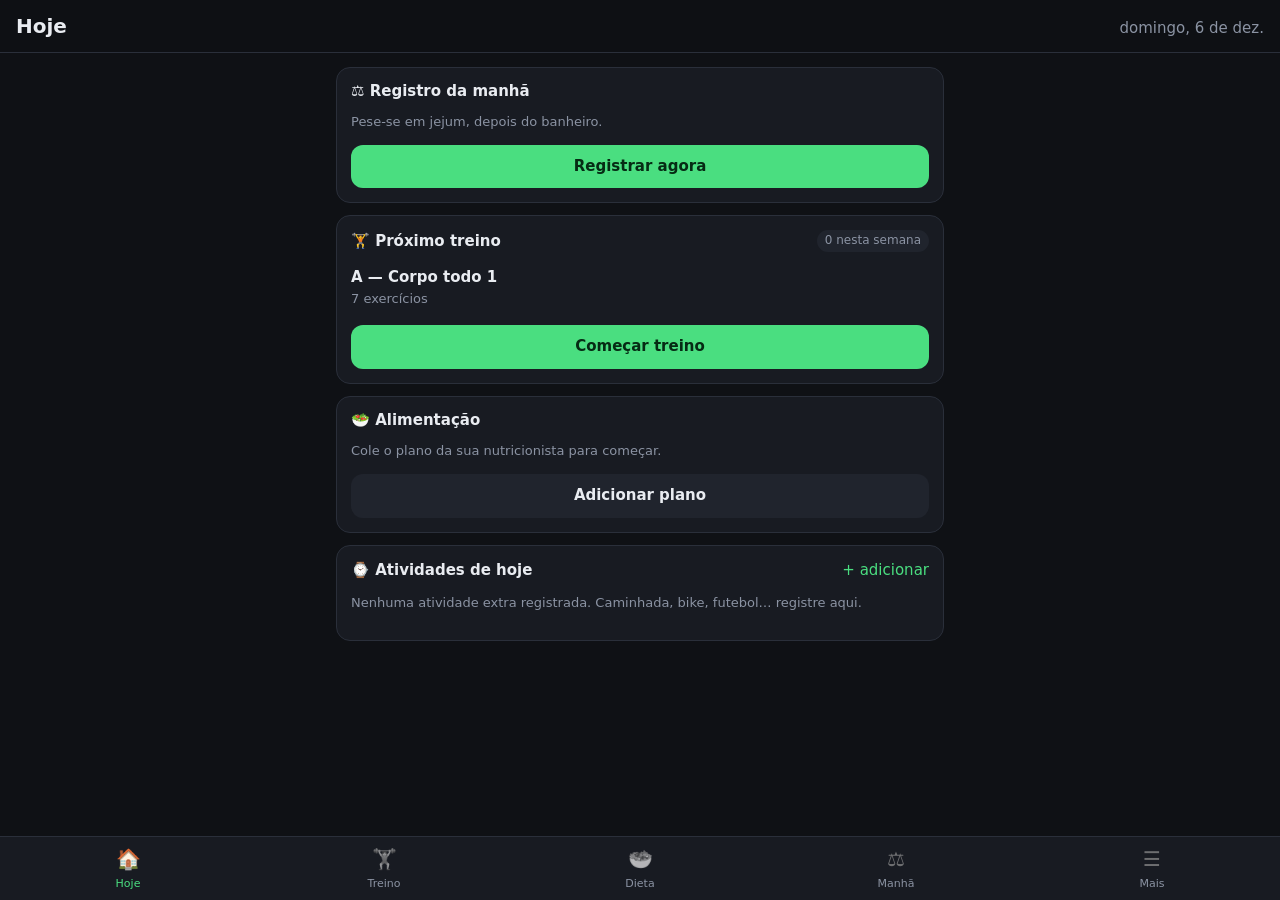
==== app-treino/index.html @ 2d088477 "Adiciona app Treino & Dieta (v1) em app-treino/ PWA para Android: plano de treino para emagrecimento" ====
<!doctype html>
<html lang="pt-BR">
<head>
  <meta charset="utf-8">
  <meta name="viewport" content="width=device-width, initial-scale=1, viewport-fit=cover">
  <meta name="theme-color" content="#0f1115">
  <title>Treino &amp; Dieta</title>
  <link rel="manifest" href="manifest.webmanifest">
  <link rel="icon" href="icon.svg" type="image/svg+xml">
  <link rel="apple-touch-icon" href="icon-192.png">
  <link rel="stylesheet" href="style.css">
</head>
<body>
  <header class="topbar">
    <h1 id="title">Hoje</h1>
    <span id="topdate" class="muted"></span>
  </header>

  <main id="view"></main>

  <div id="timer" class="timer hidden" role="status" aria-live="polite">
    <div class="timer-bar"><div id="timer-fill"></div></div>
    <div class="timer-row">
      <button class="btn small ghost" data-act="timer-add" data-v="-15">−15s</button>
      <div class="timer-main">
        <div class="muted small">Descanso</div>
        <div id="timer-text">00:00</div>
      </div>
      <button class="btn small ghost" data-act="timer-add" data-v="15">+15s</button>
      <button class="btn small" data-act="timer-skip">Pular</button>
    </div>
  </div>

  <nav class="tabs">
    <button data-tab="hoje"><span>🏠</span>Hoje</button>
    <button data-tab="treino"><span>🏋️</span>Treino</button>
    <button data-tab="dieta"><span>🥗</span>Dieta</button>
    <button data-tab="manha"><span>⚖️</span>Manhã</button>
    <button data-tab="mais"><span>☰</span>Mais</button>
  </nav>

  <dialog id="modal"><form method="dialog" id="modal-body"></form></dialog>

  <script src="app.js"></script>
</body>
</html>
---- app-treino/style.css ----
:root {
  --bg: #0f1115;
  --card: #181b22;
  --card2: #20242d;
  --line: #2a2f3a;
  --text: #e9ecf1;
  --muted: #8b93a3;
  --accent: #4ade80;
  --accent-ink: #062b14;
  --warn: #fbbf24;
  --danger: #f87171;
  --radius: 14px;
  --tabs-h: 64px;
}
* { box-sizing: border-box; }
html, body { margin: 0; background: var(--bg); color: var(--text); }
body {
  font: 15px/1.45 system-ui, -apple-system, "Segoe UI", Roboto, sans-serif;
  padding-bottom: calc(var(--tabs-h) + env(safe-area-inset-bottom) + 16px);
  -webkit-tap-highlight-color: transparent;
}
body.timer-on { padding-bottom: calc(var(--tabs-h) + 96px + env(safe-area-inset-bottom)); }
h1, h2, h3 { margin: 0; line-height: 1.2; }
h2 { font-size: 18px; margin: 4px 0 10px; }
h3 { font-size: 15px; }
.muted { color: var(--muted); }
.small { font-size: 13px; }
.hidden { display: none !important; }

.topbar {
  position: sticky; top: 0; z-index: 5;
  display: flex; align-items: baseline; justify-content: space-between; gap: 8px;
  padding: calc(14px + env(safe-area-inset-top)) 16px 12px;
  background: color-mix(in srgb, var(--bg) 92%, transparent);
  backdrop-filter: blur(8px);
  border-bottom: 1px solid var(--line);
}
.topbar h1 { font-size: 20px; }

main { padding: 14px 16px; max-width: 640px; margin: 0 auto; }

.card {
  background: var(--card); border: 1px solid var(--line);
  border-radius: var(--radius); padding: 14px; margin-bottom: 12px;
}
.card.accent { border-color: color-mix(in srgb, var(--accent) 45%, var(--line)); }
.row { display: flex; align-items: center; gap: 10px; }
.row.between { justify-content: space-between; }
.row.wrap { flex-wrap: wrap; }
.stack > * + * { margin-top: 8px; }
.grid2 { display: grid; grid-template-columns: 1fr 1fr; gap: 10px; }
.stat { background: var(--card2); border-radius: 12px; padding: 10px 12px; }
.stat b { display: block; font-size: 20px; }

.btn {
  appearance: none; border: 0; border-radius: 12px; cursor: pointer;
  background: var(--accent); color: var(--accent-ink);
  font: inherit; font-weight: 600; padding: 11px 16px;
}
.btn.block { width: 100%; }
.btn.small { padding: 7px 11px; font-size: 13px; border-radius: 10px; }
.btn.ghost { background: var(--card2); color: var(--text); }
.btn.danger { background: transparent; color: var(--danger); border: 1px solid color-mix(in srgb, var(--danger) 40%, transparent); }
.btn:active { transform: scale(.98); }
.link { background: none; border: 0; color: var(--accent); font: inherit; cursor: pointer; padding: 0; }

input, select, textarea {
  width: 100%; font: inherit; color: var(--text);
  background: var(--card2); border: 1px solid var(--line); border-radius: 10px;
  padding: 10px 12px;
}
textarea { min-height: 120px; resize: vertical; }
input:focus, select:focus, textarea:focus { outline: 2px solid color-mix(in srgb, var(--accent) 60%, transparent); outline-offset: 0; }
label { display: block; font-size: 13px; color: var(--muted); margin-bottom: 4px; }
.field { margin-bottom: 10px; }

.list { list-style: none; margin: 0; padding: 0; }
.list li { padding: 10px 0; border-top: 1px solid var(--line); }
.list li:first-child { border-top: 0; }

.pill {
  display: inline-block; font-size: 12px; padding: 2px 8px; border-radius: 99px;
  background: var(--card2); color: var(--muted);
}
.pill.ok { background: color-mix(in srgb, var(--accent) 18%, transparent); color: var(--accent); }

/* Treino em andamento */
.ex { padding: 12px; }
.ex-head { display: flex; justify-content: space-between; gap: 8px; align-items: flex-start; margin-bottom: 8px; }
.sets { display: grid; grid-template-columns: 28px 1fr 1fr 48px; gap: 6px; align-items: center; }
.sets .hdr { font-size: 12px; color: var(--muted); text-align: center; }
.sets .n { color: var(--muted); text-align: center; font-weight: 600; }
.sets input { text-align: center; padding: 9px 4px; }
.check {
  height: 40px; border-radius: 10px; border: 1px solid var(--line);
  background: var(--card2); color: var(--muted); font-size: 18px; cursor: pointer;
}
.check.done { background: var(--accent); color: var(--accent-ink); border-color: var(--accent); }
.set-row.done input { opacity: .65; }

/* Dieta */
.meal-item { display: flex; gap: 10px; align-items: flex-start; }
.meal-item input[type=checkbox] { width: 22px; height: 22px; margin-top: 2px; accent-color: var(--accent); flex: none; }
.meal-items { margin: 4px 0 0; padding-left: 18px; color: var(--muted); font-size: 14px; }

/* Gráfico */
.chart { width: 100%; height: 160px; display: block; }
.chart .axis { stroke: var(--line); stroke-width: 1; }
.chart .line { fill: none; stroke: var(--accent); stroke-width: 2.5; stroke-linejoin: round; stroke-linecap: round; }
.chart .dot { fill: var(--accent); }
.chart text { fill: var(--muted); font-size: 11px; }

/* Timer */
.timer {
  position: fixed; left: 0; right: 0; z-index: 9;
  bottom: calc(var(--tabs-h) + env(safe-area-inset-bottom));
  background: var(--card2); border-top: 1px solid var(--line);
  padding: 8px 16px 10px;
}
.timer-bar { height: 4px; background: var(--line); border-radius: 4px; overflow: hidden; margin-bottom: 8px; }
#timer-fill { height: 100%; width: 100%; background: var(--accent); transition: width .25s linear; }
.timer-row { display: flex; align-items: center; gap: 8px; max-width: 640px; margin: 0 auto; }
.timer-main { flex: 1; text-align: center; }
#timer-text { font-size: 28px; font-weight: 700; font-variant-numeric: tabular-nums; }
.timer.over #timer-fill { background: var(--warn); }
.timer.over #timer-text { color: var(--warn); }

/* Abas */
.tabs {
  position: fixed; left: 0; right: 0; bottom: 0; z-index: 10;
  display: grid; grid-template-columns: repeat(5, 1fr);
  height: calc(var(--tabs-h) + env(safe-area-inset-bottom));
  padding-bottom: env(safe-area-inset-bottom);
  background: var(--card); border-top: 1px solid var(--line);
}
.tabs button {
  background: none; border: 0; color: var(--muted); font: inherit; font-size: 11px;
  display: flex; flex-direction: column; align-items: center; justify-content: center; gap: 2px; cursor: pointer;
}
.tabs button span { font-size: 20px; filter: grayscale(1); opacity: .7; }
.tabs button.active { color: var(--accent); }
.tabs button.active span { filter: none; opacity: 1; }

/* Modal */
dialog {
  border: 1px solid var(--line); border-radius: 18px; padding: 0;
  background: var(--card); color: var(--text);
  width: min(560px, calc(100vw - 24px)); max-height: 88vh;
}
dialog::backdrop { background: rgba(0,0,0,.6); }
#modal-body { padding: 16px; overflow: auto; max-height: 88vh; }
.modal-actions { display: flex; gap: 8px; justify-content: flex-end; margin-top: 14px; }

.edit-ex { display: grid; grid-template-columns: 1fr 1fr 1fr; gap: 6px; margin-top: 6px; }
.empty { text-align: center; padding: 24px 12px; color: var(--muted); }
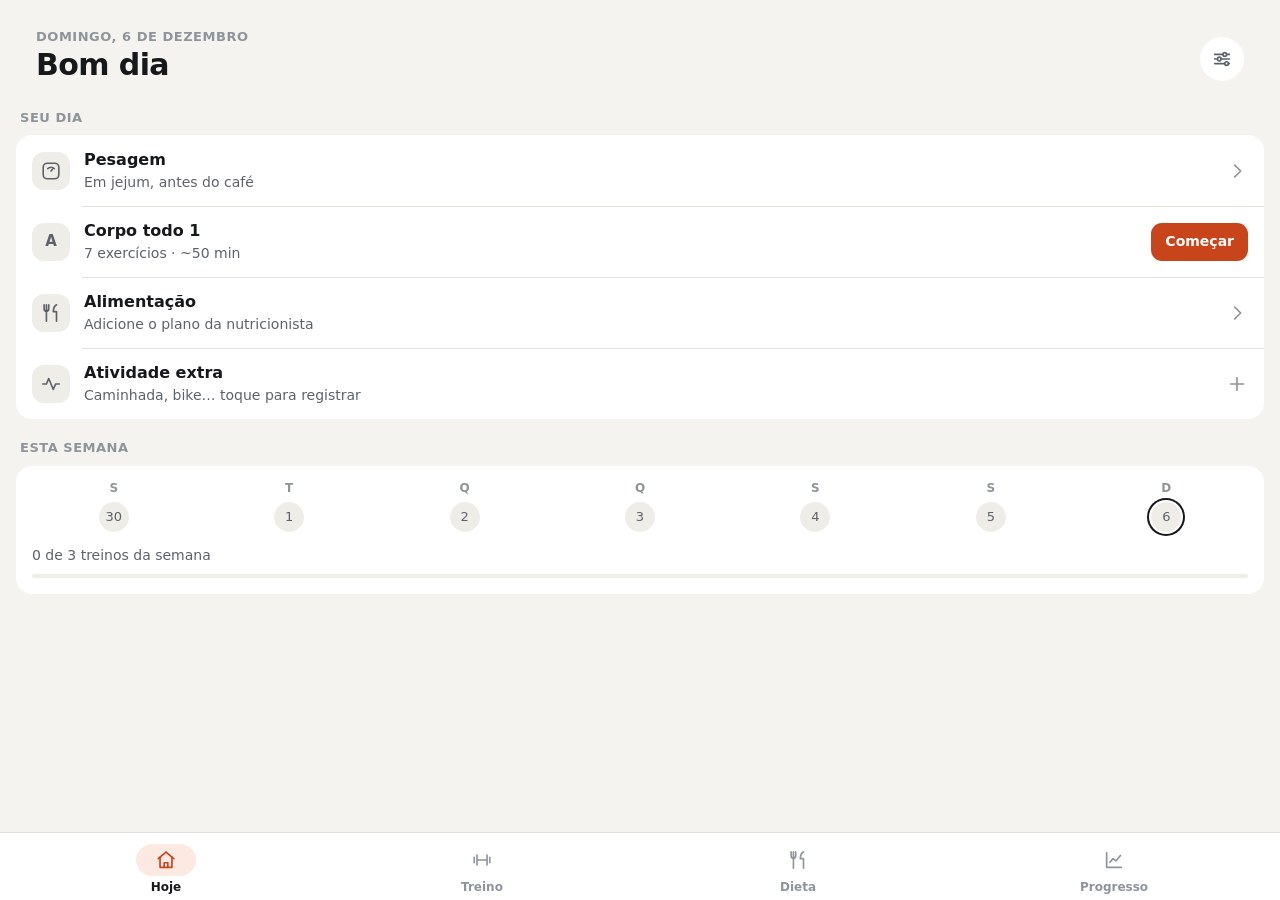
==== commit 2dc4cf66: "Redesenha o app Treino & Dieta para celular Visual novo baseado em apps de referência (Strong, Hevy)" ====
--- a/app-treino/index.html
+++ b/app-treino/index.html
@@ -3,7 +3,8 @@
 <head>
   <meta charset="utf-8">
   <meta name="viewport" content="width=device-width, initial-scale=1, viewport-fit=cover">
-  <meta name="theme-color" content="#0f1115">
+  <meta name="theme-color" content="#f4f3ef" media="(prefers-color-scheme: light)">
+  <meta name="theme-color" content="#0e0f10" media="(prefers-color-scheme: dark)">
   <title>Treino &amp; Dieta</title>
   <link rel="manifest" href="manifest.webmanifest">
   <link rel="icon" href="icon.svg" type="image/svg+xml">
@@ -11,35 +12,24 @@
   <link rel="stylesheet" href="style.css">
 </head>
 <body>
-  <header class="topbar">
-    <h1 id="title">Hoje</h1>
-    <span id="topdate" class="muted"></span>
-  </header>
-
   <main id="view"></main>
 
   <div id="timer" class="timer hidden" role="status" aria-live="polite">
-    <div class="timer-bar"><div id="timer-fill"></div></div>
-    <div class="timer-row">
-      <button class="btn small ghost" data-act="timer-add" data-v="-15">−15s</button>
+    <div class="timer-top">
       <div class="timer-main">
-        <div class="muted small">Descanso</div>
-        <div id="timer-text">00:00</div>
+        <div class="timer-label">Descanso</div>
+        <div id="timer-text" class="timer-text">0:00</div>
       </div>
-      <button class="btn small ghost" data-act="timer-add" data-v="15">+15s</button>
-      <button class="btn small" data-act="timer-skip">Pular</button>
+      <button class="tbtn" data-act="timer-add" data-v="-15">−15</button>
+      <button class="tbtn" data-act="timer-add" data-v="15">+15</button>
+      <button class="tbtn go" data-act="timer-skip">Pular</button>
     </div>
+    <div class="timer-track"><div id="timer-fill" class="timer-fill"></div></div>
   </div>
 
-  <nav class="tabs">
-    <button data-tab="hoje"><span>🏠</span>Hoje</button>
-    <button data-tab="treino"><span>🏋️</span>Treino</button>
-    <button data-tab="dieta"><span>🥗</span>Dieta</button>
-    <button data-tab="manha"><span>⚖️</span>Manhã</button>
-    <button data-tab="mais"><span>☰</span>Mais</button>
-  </nav>
+  <nav class="tabs" id="tabs"></nav>
 
-  <dialog id="modal"><form method="dialog" id="modal-body"></form></dialog>
+  <dialog id="sheet" class="sheet"><form method="dialog" id="sheet-body" class="sheet-body"></form></dialog>
 
   <script src="app.js"></script>
 </body>
--- a/app-treino/style.css
+++ b/app-treino/style.css
@@ -1,155 +1,294 @@
+/* ============================================================
+   Treino & Dieta — visual
+   Papel claro, tinta escura, uma única cor de ação.
+   Modo escuro segue o sistema do celular.
+   ============================================================ */
 :root {
-  --bg: #0f1115;
-  --card: #181b22;
-  --card2: #20242d;
-  --line: #2a2f3a;
-  --text: #e9ecf1;
-  --muted: #8b93a3;
-  --accent: #4ade80;
-  --accent-ink: #062b14;
-  --warn: #fbbf24;
-  --danger: #f87171;
-  --radius: 14px;
-  --tabs-h: 64px;
-}
+  --bg: #f4f3ef;
+  --surface: #ffffff;
+  --surface-2: #efede8;
+  --ink: #16181b;
+  --ink-2: #5d626a;
+  --ink-3: #8f949b;
+  --hair: #e3e1db;
+  --accent: #c8441a;
+  --accent-ink: #ffffff;
+  --accent-soft: #fbe9e2;
+  --ok: #2f7d4f;
+  --ok-soft: #e3f1e8;
+  --danger: #b3261e;
+  --scrim: rgba(20, 20, 18, .42);
+  --r: 16px;
+  --tabbar: 68px;
+  --font: system-ui, Roboto, "Segoe UI", sans-serif;
+  color-scheme: light;
+}
+@media (prefers-color-scheme: dark) {
+  :root {
+    --bg: #0e0f10;
+    --surface: #18191b;
+    --surface-2: #222326;
+    --ink: #f1f0ec;
+    --ink-2: #a7abb1;
+    --ink-3: #74787e;
+    --hair: #2a2c2f;
+    --accent: #ee6233;
+    --accent-ink: #1a0b05;
+    --accent-soft: #3a1d13;
+    --ok: #5cbf83;
+    --ok-soft: #173023;
+    --danger: #f2877f;
+    --scrim: rgba(0, 0, 0, .6);
+    color-scheme: dark;
+  }
+}
+
 * { box-sizing: border-box; }
-html, body { margin: 0; background: var(--bg); color: var(--text); }
+html, body { margin: 0; background: var(--bg); color: var(--ink); }
 body {
-  font: 15px/1.45 system-ui, -apple-system, "Segoe UI", Roboto, sans-serif;
-  padding-bottom: calc(var(--tabs-h) + env(safe-area-inset-bottom) + 16px);
+  font: 400 16px/1.4 var(--font);
+  padding-bottom: calc(var(--tabbar) + env(safe-area-inset-bottom) + 24px);
   -webkit-tap-highlight-color: transparent;
-}
-body.timer-on { padding-bottom: calc(var(--tabs-h) + 96px + env(safe-area-inset-bottom)); }
-h1, h2, h3 { margin: 0; line-height: 1.2; }
-h2 { font-size: 18px; margin: 4px 0 10px; }
-h3 { font-size: 15px; }
-.muted { color: var(--muted); }
-.small { font-size: 13px; }
+  -webkit-font-smoothing: antialiased;
+  overscroll-behavior-y: none;
+}
+body.timer-on { padding-bottom: calc(var(--tabbar) + 132px + env(safe-area-inset-bottom)); }
+button { font: inherit; color: inherit; }
+h1, h2, h3, p { margin: 0; }
+.num { font-variant-numeric: tabular-nums; }
 .hidden { display: none !important; }
-
-.topbar {
-  position: sticky; top: 0; z-index: 5;
-  display: flex; align-items: baseline; justify-content: space-between; gap: 8px;
-  padding: calc(14px + env(safe-area-inset-top)) 16px 12px;
-  background: color-mix(in srgb, var(--bg) 92%, transparent);
-  backdrop-filter: blur(8px);
-  border-bottom: 1px solid var(--line);
-}
-.topbar h1 { font-size: 20px; }
-
-main { padding: 14px 16px; max-width: 640px; margin: 0 auto; }
-
-.card {
-  background: var(--card); border: 1px solid var(--line);
-  border-radius: var(--radius); padding: 14px; margin-bottom: 12px;
-}
-.card.accent { border-color: color-mix(in srgb, var(--accent) 45%, var(--line)); }
-.row { display: flex; align-items: center; gap: 10px; }
-.row.between { justify-content: space-between; }
-.row.wrap { flex-wrap: wrap; }
-.stack > * + * { margin-top: 8px; }
-.grid2 { display: grid; grid-template-columns: 1fr 1fr; gap: 10px; }
-.stat { background: var(--card2); border-radius: 12px; padding: 10px 12px; }
-.stat b { display: block; font-size: 20px; }
-
+svg.i { width: 22px; height: 22px; flex: none; fill: none; stroke: currentColor; stroke-width: 1.8; stroke-linecap: round; stroke-linejoin: round; }
+
+/* ---------- Cabeçalho ---------- */
+.head {
+  display: flex; align-items: flex-end; justify-content: space-between; gap: 12px;
+  padding: calc(20px + env(safe-area-inset-top)) 20px 8px;
+}
+.head .kicker { font-size: 13px; font-weight: 600; letter-spacing: .04em; text-transform: uppercase; color: var(--ink-3); }
+.head h1 { font-size: 30px; font-weight: 700; letter-spacing: -.02em; line-height: 1.1; margin-top: 2px; }
+.icon-btn {
+  width: 44px; height: 44px; border-radius: 50%; border: 0; display: grid; place-items: center;
+  background: var(--surface); color: var(--ink-2); cursor: pointer;
+}
+.icon-btn:active { background: var(--surface-2); }
+
+main { padding: 8px 16px 0; }
+
+/* ---------- Seções ---------- */
+.section { margin-top: 20px; }
+.section-title {
+  display: flex; align-items: baseline; justify-content: space-between;
+  padding: 0 4px 8px; font-size: 13px; font-weight: 600; color: var(--ink-3);
+  letter-spacing: .04em; text-transform: uppercase;
+}
+.section-title button { text-transform: none; letter-spacing: 0; }
+.group { background: var(--surface); border-radius: var(--r); overflow: hidden; }
+.pad { padding: 16px; }
+
+/* Linha de lista: ícone · texto · final */
+.row {
+  display: flex; align-items: center; gap: 14px;
+  padding: 14px 16px; min-height: 64px; width: 100%;
+  background: none; border: 0; text-align: left; cursor: pointer;
+  position: relative;
+}
+.row + .row::before { content: ""; position: absolute; top: 0; left: 66px; right: 0; border-top: 1px solid var(--hair); }
+.row.plain + .row.plain::before { left: 16px; }
+.row:active { background: var(--surface-2); }
+.row .body { flex: 1; min-width: 0; }
+.row .t { font-weight: 600; font-size: 16px; }
+.row .s { color: var(--ink-2); font-size: 14px; margin-top: 1px; }
+.row .end { color: var(--ink-3); font-size: 14px; display: flex; align-items: center; gap: 6px; }
+.badge {
+  width: 38px; height: 38px; border-radius: 12px; flex: none;
+  display: grid; place-items: center; background: var(--surface-2); color: var(--ink-2);
+  font-weight: 700; font-size: 15px;
+}
+.badge.done { background: var(--ok-soft); color: var(--ok); }
+.badge.accent { background: var(--accent-soft); color: var(--accent); }
+
+.tag { font-size: 12px; font-weight: 600; padding: 3px 8px; border-radius: 99px; background: var(--surface-2); color: var(--ink-2); white-space: nowrap; }
+.tag.accent { background: var(--accent-soft); color: var(--accent); }
+.tag.ok { background: var(--ok-soft); color: var(--ok); }
+
+.bar { height: 4px; background: var(--surface-2); border-radius: 4px; overflow: hidden; margin-top: 8px; }
+.bar > i { display: block; height: 100%; background: var(--ok); border-radius: 4px; }
+
+/* ---------- Botões ---------- */
 .btn {
-  appearance: none; border: 0; border-radius: 12px; cursor: pointer;
+  appearance: none; border: 0; cursor: pointer; border-radius: 14px;
+  min-height: 52px; padding: 0 20px; font-weight: 600; font-size: 16px;
   background: var(--accent); color: var(--accent-ink);
-  font: inherit; font-weight: 600; padding: 11px 16px;
-}
+  display: inline-flex; align-items: center; justify-content: center; gap: 8px;
+}
+.btn:active { filter: brightness(.94); transform: scale(.99); }
 .btn.block { width: 100%; }
-.btn.small { padding: 7px 11px; font-size: 13px; border-radius: 10px; }
-.btn.ghost { background: var(--card2); color: var(--text); }
-.btn.danger { background: transparent; color: var(--danger); border: 1px solid color-mix(in srgb, var(--danger) 40%, transparent); }
-.btn:active { transform: scale(.98); }
-.link { background: none; border: 0; color: var(--accent); font: inherit; cursor: pointer; padding: 0; }
-
+.btn.sm { min-height: 38px; padding: 0 14px; font-size: 14px; border-radius: 11px; }
+.btn.soft { background: var(--surface-2); color: var(--ink); }
+.btn.line { background: transparent; color: var(--ink); box-shadow: inset 0 0 0 1px var(--hair); }
+.btn.danger { background: transparent; color: var(--danger); box-shadow: inset 0 0 0 1px var(--hair); }
+.btn:disabled { opacity: .35; }
+.text-btn { background: none; border: 0; padding: 6px 4px; color: var(--accent); font-weight: 600; font-size: 15px; cursor: pointer; }
+.stack-btns { display: grid; gap: 10px; margin-top: 16px; }
+
+/* ---------- Semana ---------- */
+.week { display: grid; grid-template-columns: repeat(7, 1fr); gap: 4px; padding: 14px 12px; text-align: center; }
+.week .d { font-size: 12px; color: var(--ink-3); font-weight: 600; }
+.week .dot { width: 30px; height: 30px; margin: 6px auto 0; border-radius: 50%; display: grid; place-items: center; font-size: 13px; color: var(--ink-2); background: var(--surface-2); }
+.week .dot.on { background: var(--accent); color: var(--accent-ink); }
+.week .dot.today { box-shadow: 0 0 0 2px var(--surface), 0 0 0 4px var(--ink); }
+
+/* ---------- Treino ativo ---------- */
+.session-head {
+  position: sticky; top: 0; z-index: 4;
+  margin: 0 -16px; padding: calc(12px + env(safe-area-inset-top)) 16px 12px;
+  background: var(--bg); display: flex; align-items: center; gap: 12px;
+  border-bottom: 1px solid var(--hair);
+}
+.session-head .body { flex: 1; min-width: 0; }
+.session-head .t { font-weight: 700; font-size: 18px; white-space: nowrap; overflow: hidden; text-overflow: ellipsis; }
+.session-head .s { color: var(--ink-2); font-size: 14px; }
+
+.ex { background: var(--surface); border-radius: var(--r); margin-top: 12px; padding: 16px 12px 8px; }
+.ex-top { display: flex; justify-content: space-between; align-items: flex-start; gap: 8px; padding: 0 4px 10px; }
+.ex-name { font-weight: 700; font-size: 17px; }
+.ex-meta { color: var(--ink-2); font-size: 14px; margin-top: 2px; }
+.ex-note { color: var(--ink-2); font-size: 13px; margin-top: 4px; }
+
+.sets { display: grid; grid-template-columns: 34px 1fr 64px 64px 48px; column-gap: 6px; align-items: center; }
+.sets .h { font-size: 11px; font-weight: 700; color: var(--ink-3); letter-spacing: .05em; text-transform: uppercase; text-align: center; padding-bottom: 4px; }
+.set { display: contents; }
+.set > * { margin: 3px 0; }
+.set .n { text-align: center; font-weight: 700; color: var(--ink-2); font-size: 15px; }
+.set .prev {
+  background: none; border: 0; color: var(--ink-3); font-size: 14px; text-align: center;
+  height: 44px; border-radius: 10px; cursor: pointer; white-space: nowrap; overflow: hidden; text-overflow: ellipsis;
+}
+.set .prev:active { background: var(--surface-2); }
+.set input {
+  width: 100%; height: 44px; border: 0; border-radius: 10px; text-align: center;
+  background: var(--surface-2); color: var(--ink); font: 600 17px var(--font); font-variant-numeric: tabular-nums;
+}
+.set input::placeholder { color: var(--ink-3); font-weight: 500; }
+.set input:focus { outline: 2px solid var(--accent); outline-offset: -2px; }
+.chk {
+  height: 44px; border-radius: 12px; border: 0; cursor: pointer;
+  background: var(--surface-2); color: var(--ink-3); display: grid; place-items: center;
+}
+.set.done .chk { background: var(--ok); color: var(--surface); }
+.set.done input { background: var(--ok-soft); color: var(--ok); }
+.set.done .n { color: var(--ok); }
+.add-set { width: 100%; margin-top: 4px; background: none; border: 0; color: var(--ink-2); font-weight: 600; font-size: 14px; padding: 12px; border-radius: 10px; cursor: pointer; }
+.add-set:active { background: var(--surface-2); }
+
+/* ---------- Timer ---------- */
+.timer {
+  position: fixed; left: 8px; right: 8px; z-index: 9;
+  bottom: calc(var(--tabbar) + env(safe-area-inset-bottom) + 8px);
+  background: var(--ink); color: var(--bg); border-radius: 20px;
+  padding: 14px 14px 12px; box-shadow: 0 8px 24px rgba(0,0,0,.18);
+}
+.timer-top { display: flex; align-items: center; gap: 10px; }
+.timer-label { font-size: 13px; opacity: .7; font-weight: 600; }
+.timer-text { font-size: 40px; font-weight: 700; line-height: 1; letter-spacing: -.02em; font-variant-numeric: tabular-nums; }
+.timer-main { flex: 1; }
+.timer .tbtn {
+  height: 48px; min-width: 56px; border-radius: 14px; border: 0; cursor: pointer;
+  background: color-mix(in srgb, var(--bg) 14%, transparent); color: var(--bg); font-weight: 600; font-size: 15px; padding: 0 12px;
+}
+.timer .tbtn.go { background: var(--accent); color: var(--accent-ink); }
+.timer-track { height: 4px; border-radius: 4px; background: color-mix(in srgb, var(--bg) 18%, transparent); margin-top: 12px; overflow: hidden; }
+.timer-fill { height: 100%; width: 100%; background: var(--accent); transition: width .25s linear; }
+.timer.over .timer-text { color: var(--accent); }
+
+/* ---------- Dieta ---------- */
+.day-switch { display: flex; align-items: center; justify-content: space-between; background: var(--surface); border-radius: var(--r); padding: 6px; }
+.day-switch .icon-btn { background: none; }
+.day-switch b { font-size: 16px; }
+.meal { display: flex; gap: 14px; padding: 16px; width: 100%; background: none; border: 0; text-align: left; cursor: pointer; position: relative; }
+.meal + .meal::before { content: ""; position: absolute; top: 0; left: 66px; right: 0; border-top: 1px solid var(--hair); }
+.meal .circle { width: 32px; height: 32px; border-radius: 50%; flex: none; display: grid; place-items: center; box-shadow: inset 0 0 0 2px var(--hair); color: transparent; margin-top: 1px; }
+.meal.done .circle { background: var(--ok); box-shadow: none; color: var(--surface); }
+.meal.done .t { color: var(--ink-2); }
+.meal .t { font-weight: 600; font-size: 16px; }
+.meal .time { color: var(--ink-3); font-weight: 500; font-size: 14px; margin-left: 6px; }
+.meal ul { margin: 6px 0 0; padding: 0; list-style: none; color: var(--ink-2); font-size: 14px; }
+.meal li { padding: 1px 0; }
+
+/* ---------- Progresso ---------- */
+.hero { padding: 18px 16px 6px; }
+.hero .label { color: var(--ink-2); font-size: 14px; font-weight: 600; }
+.hero .big { font-size: 40px; font-weight: 700; letter-spacing: -.02em; font-variant-numeric: tabular-nums; line-height: 1.1; margin-top: 2px; }
+.hero .big small { font-size: 18px; font-weight: 600; color: var(--ink-2); margin-left: 4px; }
+.hero .delta { font-size: 14px; color: var(--ink-2); margin-top: 2px; }
+.chart-wrap { position: relative; padding: 8px 8px 12px; touch-action: pan-y; }
+.chart { width: 100%; height: 180px; display: block; overflow: visible; }
+.chart .grid { stroke: var(--hair); stroke-width: 1; }
+.chart .line { fill: none; stroke: var(--accent); stroke-width: 2; stroke-linejoin: round; stroke-linecap: round; vector-effect: non-scaling-stroke; }
+.chart .area { fill: var(--accent); opacity: .08; }
+.chart .ax { fill: var(--ink-3); font-size: 11px; font-family: var(--font); }
+.chart .cross { stroke: var(--ink-3); stroke-width: 1; stroke-dasharray: 3 3; }
+.chart .pt { fill: var(--accent); stroke: var(--surface); stroke-width: 2; }
+.tip {
+  position: absolute; top: 0; transform: translateX(-50%); pointer-events: none;
+  background: var(--ink); color: var(--bg); border-radius: 8px; padding: 4px 8px;
+  font-size: 13px; font-weight: 600; white-space: nowrap; font-variant-numeric: tabular-nums;
+}
+.empty { padding: 28px 20px; text-align: center; color: var(--ink-2); font-size: 15px; }
+.empty .i { width: 28px; height: 28px; color: var(--ink-3); margin-bottom: 8px; }
+
+/* ---------- Formulários ---------- */
+.field { margin-bottom: 14px; }
+.field > label { display: block; font-size: 14px; font-weight: 600; color: var(--ink-2); margin-bottom: 6px; }
 input, select, textarea {
-  width: 100%; font: inherit; color: var(--text);
-  background: var(--card2); border: 1px solid var(--line); border-radius: 10px;
-  padding: 10px 12px;
-}
-textarea { min-height: 120px; resize: vertical; }
-input:focus, select:focus, textarea:focus { outline: 2px solid color-mix(in srgb, var(--accent) 60%, transparent); outline-offset: 0; }
-label { display: block; font-size: 13px; color: var(--muted); margin-bottom: 4px; }
-.field { margin-bottom: 10px; }
-
-.list { list-style: none; margin: 0; padding: 0; }
-.list li { padding: 10px 0; border-top: 1px solid var(--line); }
-.list li:first-child { border-top: 0; }
-
-.pill {
-  display: inline-block; font-size: 12px; padding: 2px 8px; border-radius: 99px;
-  background: var(--card2); color: var(--muted);
-}
-.pill.ok { background: color-mix(in srgb, var(--accent) 18%, transparent); color: var(--accent); }
-
-/* Treino em andamento */
-.ex { padding: 12px; }
-.ex-head { display: flex; justify-content: space-between; gap: 8px; align-items: flex-start; margin-bottom: 8px; }
-.sets { display: grid; grid-template-columns: 28px 1fr 1fr 48px; gap: 6px; align-items: center; }
-.sets .hdr { font-size: 12px; color: var(--muted); text-align: center; }
-.sets .n { color: var(--muted); text-align: center; font-weight: 600; }
-.sets input { text-align: center; padding: 9px 4px; }
-.check {
-  height: 40px; border-radius: 10px; border: 1px solid var(--line);
-  background: var(--card2); color: var(--muted); font-size: 18px; cursor: pointer;
-}
-.check.done { background: var(--accent); color: var(--accent-ink); border-color: var(--accent); }
-.set-row.done input { opacity: .65; }
-
-/* Dieta */
-.meal-item { display: flex; gap: 10px; align-items: flex-start; }
-.meal-item input[type=checkbox] { width: 22px; height: 22px; margin-top: 2px; accent-color: var(--accent); flex: none; }
-.meal-items { margin: 4px 0 0; padding-left: 18px; color: var(--muted); font-size: 14px; }
-
-/* Gráfico */
-.chart { width: 100%; height: 160px; display: block; }
-.chart .axis { stroke: var(--line); stroke-width: 1; }
-.chart .line { fill: none; stroke: var(--accent); stroke-width: 2.5; stroke-linejoin: round; stroke-linecap: round; }
-.chart .dot { fill: var(--accent); }
-.chart text { fill: var(--muted); font-size: 11px; }
-
-/* Timer */
-.timer {
-  position: fixed; left: 0; right: 0; z-index: 9;
-  bottom: calc(var(--tabs-h) + env(safe-area-inset-bottom));
-  background: var(--card2); border-top: 1px solid var(--line);
-  padding: 8px 16px 10px;
-}
-.timer-bar { height: 4px; background: var(--line); border-radius: 4px; overflow: hidden; margin-bottom: 8px; }
-#timer-fill { height: 100%; width: 100%; background: var(--accent); transition: width .25s linear; }
-.timer-row { display: flex; align-items: center; gap: 8px; max-width: 640px; margin: 0 auto; }
-.timer-main { flex: 1; text-align: center; }
-#timer-text { font-size: 28px; font-weight: 700; font-variant-numeric: tabular-nums; }
-.timer.over #timer-fill { background: var(--warn); }
-.timer.over #timer-text { color: var(--warn); }
-
-/* Abas */
+  width: 100%; font: 500 16px var(--font); color: var(--ink);
+  background: var(--surface-2); border: 0; border-radius: 12px; padding: 14px;
+}
+input:focus, select:focus, textarea:focus { outline: 2px solid var(--accent); outline-offset: -2px; }
+textarea { min-height: 220px; resize: vertical; line-height: 1.5; }
+.big-input { font-size: 34px; font-weight: 700; text-align: center; padding: 16px; font-variant-numeric: tabular-nums; }
+.seg { display: grid; grid-auto-flow: column; grid-auto-columns: 1fr; gap: 6px; }
+.seg button { height: 48px; border: 0; border-radius: 12px; background: var(--surface-2); font-weight: 600; cursor: pointer; }
+.seg button.on { background: var(--ink); color: var(--bg); }
+.two { display: grid; grid-template-columns: 1fr 1fr; gap: 10px; }
+.hint { color: var(--ink-2); font-size: 14px; }
+.check-line { display: flex; gap: 12px; align-items: center; font-size: 15px; padding: 6px 0; }
+.check-line input { width: 22px; height: 22px; accent-color: var(--accent); }
+
+/* ---------- Bottom sheet ---------- */
+dialog.sheet {
+  border: 0; padding: 0; margin: auto 0 0; width: 100%; max-width: 100%;
+  max-height: 92vh; background: var(--surface); color: var(--ink);
+  border-radius: 24px 24px 0 0;
+}
+dialog.sheet[open] { animation: up .22s cubic-bezier(.2,.8,.2,1); }
+dialog.sheet::backdrop { background: var(--scrim); }
+@keyframes up { from { transform: translateY(40px); opacity: .4; } to { transform: none; opacity: 1; } }
+.sheet-body { padding: 10px 20px calc(20px + env(safe-area-inset-bottom)); overflow: auto; max-height: 92vh; }
+.grab { width: 40px; height: 4px; border-radius: 4px; background: var(--hair); margin: 0 auto 14px; }
+.sheet h2 { font-size: 22px; font-weight: 700; letter-spacing: -.01em; margin-bottom: 6px; }
+.sheet .lead { color: var(--ink-2); margin-bottom: 16px; }
+.sheet-actions { display: grid; grid-template-columns: 1fr 2fr; gap: 10px; margin-top: 18px; }
+
+.ed-ex { background: var(--surface-2); border-radius: 14px; padding: 12px; margin-bottom: 10px; }
+.ed-ex input, .ed-ex select { background: var(--surface); padding: 11px; font-size: 15px; }
+.ed-ex .three { display: grid; grid-template-columns: 1fr 1fr 1fr; gap: 6px; margin-top: 8px; }
+.ed-ex small { display: block; font-size: 12px; color: var(--ink-3); margin: 0 0 3px 2px; font-weight: 600; }
+.ed-ex .top { display: flex; gap: 6px; }
+
+/* ---------- Barra de abas ---------- */
 .tabs {
   position: fixed; left: 0; right: 0; bottom: 0; z-index: 10;
-  display: grid; grid-template-columns: repeat(5, 1fr);
-  height: calc(var(--tabs-h) + env(safe-area-inset-bottom));
-  padding-bottom: env(safe-area-inset-bottom);
-  background: var(--card); border-top: 1px solid var(--line);
+  display: grid; grid-template-columns: repeat(4, 1fr);
+  height: calc(var(--tabbar) + env(safe-area-inset-bottom));
+  padding: 6px 8px env(safe-area-inset-bottom);
+  background: var(--surface); border-top: 1px solid var(--hair);
 }
 .tabs button {
-  background: none; border: 0; color: var(--muted); font: inherit; font-size: 11px;
-  display: flex; flex-direction: column; align-items: center; justify-content: center; gap: 2px; cursor: pointer;
-}
-.tabs button span { font-size: 20px; filter: grayscale(1); opacity: .7; }
-.tabs button.active { color: var(--accent); }
-.tabs button.active span { filter: none; opacity: 1; }
-
-/* Modal */
-dialog {
-  border: 1px solid var(--line); border-radius: 18px; padding: 0;
-  background: var(--card); color: var(--text);
-  width: min(560px, calc(100vw - 24px)); max-height: 88vh;
-}
-dialog::backdrop { background: rgba(0,0,0,.6); }
-#modal-body { padding: 16px; overflow: auto; max-height: 88vh; }
-.modal-actions { display: flex; gap: 8px; justify-content: flex-end; margin-top: 14px; }
-
-.edit-ex { display: grid; grid-template-columns: 1fr 1fr 1fr; gap: 6px; margin-top: 6px; }
-.empty { text-align: center; padding: 24px 12px; color: var(--muted); }
+  background: none; border: 0; cursor: pointer; color: var(--ink-3);
+  display: flex; flex-direction: column; align-items: center; justify-content: center; gap: 3px;
+  font-size: 12px; font-weight: 600;
+}
+.tabs .pill { width: 60px; height: 32px; border-radius: 16px; display: grid; place-items: center; transition: background .15s; }
+.tabs button.active { color: var(--ink); }
+.tabs button.active .pill { background: var(--accent-soft); color: var(--accent); }
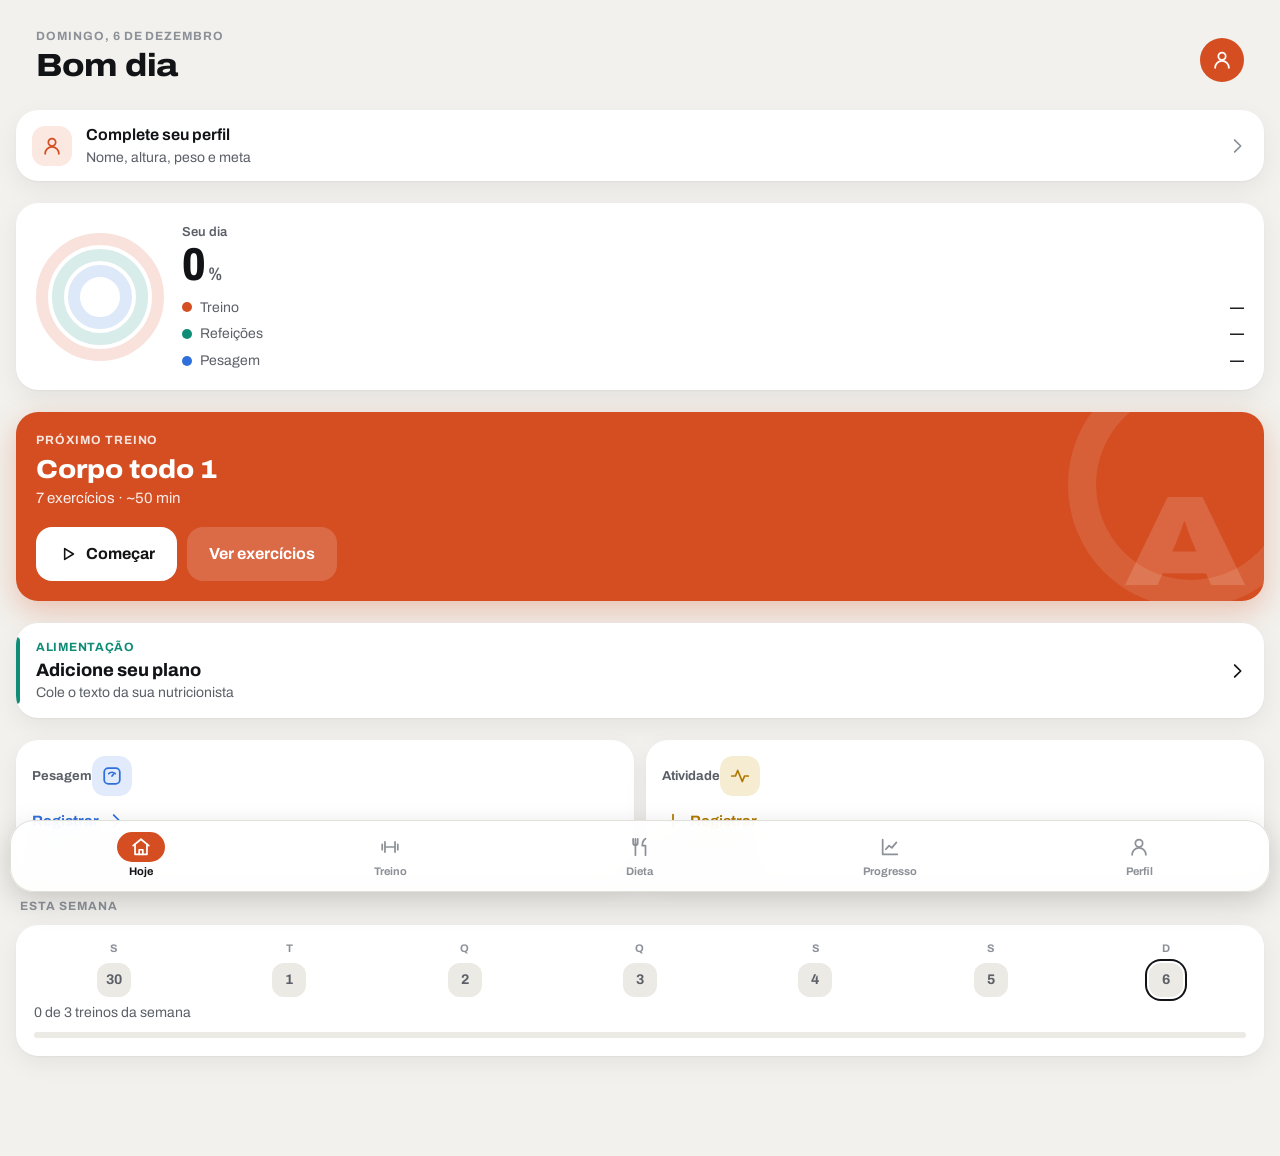
==== commit d0eb3174: "Redesenha o visual: anéis de progresso, cores por área e interações - Base escura esportiva (segue o" ====
--- a/app-treino/index.html
+++ b/app-treino/index.html
@@ -3,28 +3,35 @@
 <head>
   <meta charset="utf-8">
   <meta name="viewport" content="width=device-width, initial-scale=1, viewport-fit=cover">
-  <meta name="theme-color" content="#f4f3ef" media="(prefers-color-scheme: light)">
-  <meta name="theme-color" content="#0e0f10" media="(prefers-color-scheme: dark)">
+  <meta name="theme-color" content="#f2f1ed" media="(prefers-color-scheme: light)">
+  <meta name="theme-color" content="#0a0b0d" media="(prefers-color-scheme: dark)">
   <title>Treino &amp; Dieta</title>
   <link rel="manifest" href="manifest.webmanifest">
   <link rel="icon" href="icon.svg" type="image/svg+xml">
   <link rel="apple-touch-icon" href="icon-192.png">
+  <link rel="preload" href="fonts/archivo.woff2" as="font" type="font/woff2" crossorigin>
   <link rel="stylesheet" href="style.css">
 </head>
 <body>
   <main id="view"></main>
 
   <div id="timer" class="timer hidden" role="status" aria-live="polite">
-    <div class="timer-top">
-      <div class="timer-main">
-        <div class="timer-label">Descanso</div>
-        <div id="timer-text" class="timer-text">0:00</div>
+    <div class="timer-ring">
+      <svg width="84" height="84" viewBox="0 0 84 84" aria-hidden="true">
+        <circle class="track" cx="42" cy="42" r="36" stroke-width="7"/>
+        <circle id="timer-arc" class="val" cx="42" cy="42" r="36" stroke-width="7" stroke-dasharray="226.2" stroke-dashoffset="0"/>
+      </svg>
+      <div id="timer-text" class="txt">0:00</div>
+    </div>
+    <div class="timer-main">
+      <div class="timer-label">Descanso</div>
+      <div id="timer-next" class="timer-next"></div>
+      <div class="timer-btns">
+        <button class="tbtn" data-act="timer-add" data-v="-15">−15</button>
+        <button class="tbtn" data-act="timer-add" data-v="15">+15</button>
+        <button class="tbtn go" data-act="timer-skip">Pular</button>
       </div>
-      <button class="tbtn" data-act="timer-add" data-v="-15">−15</button>
-      <button class="tbtn" data-act="timer-add" data-v="15">+15</button>
-      <button class="tbtn go" data-act="timer-skip">Pular</button>
     </div>
-    <div class="timer-track"><div id="timer-fill" class="timer-fill"></div></div>
   </div>
 
   <nav class="tabs" id="tabs"></nav>
--- a/app-treino/style.css
+++ b/app-treino/style.css
@@ -1,44 +1,68 @@
 /* ============================================================
-   Treino & Dieta — visual
-   Papel claro, tinta escura, uma única cor de ação.
-   Modo escuro segue o sistema do celular.
+   Treino & Dieta — visual "Pulse"
+   Base escura esportiva (segue o modo do celular), uma cor por área:
+   Treino = laranja · Dieta = verde-água · Peso = azul.
    ============================================================ */
+@font-face {
+  font-family: "Archivo";
+  src: url("fonts/archivo.woff2") format("woff2");
+  font-weight: 100 900;
+  font-stretch: 62% 125%;
+  font-display: swap;
+}
+
 :root {
-  --bg: #f4f3ef;
+  --bg: #f2f1ed;
   --surface: #ffffff;
-  --surface-2: #efede8;
-  --ink: #16181b;
-  --ink-2: #5d626a;
-  --ink-3: #8f949b;
-  --hair: #e3e1db;
-  --accent: #c8441a;
+  --surface-2: #eceae4;
+  --surface-3: #e2dfd8;
+  --ink: #121316;
+  --ink-2: #5b6068;
+  --ink-3: #8c9198;
+  --hair: #e2e0da;
+  --c-treino: #d44e22;
+  --c-dieta: #0e8c76;
+  --c-peso: #2f6fdb;
+  --c-ativ: #b07a00;
+  --treino-soft: #fbe8e0;
+  --dieta-soft: #dcf1ec;
+  --peso-soft: #e2ebfb;
+  --ativ-soft: #f6ecd2;
+  --accent: var(--c-treino);
   --accent-ink: #ffffff;
-  --accent-soft: #fbe9e2;
-  --ok: #2f7d4f;
-  --ok-soft: #e3f1e8;
+  --accent-soft: var(--treino-soft);
+  --ok: var(--c-dieta);
+  --ok-soft: var(--dieta-soft);
   --danger: #b3261e;
-  --scrim: rgba(20, 20, 18, .42);
-  --r: 16px;
-  --tabbar: 68px;
-  --font: system-ui, Roboto, "Segoe UI", sans-serif;
+  --scrim: rgba(18, 18, 16, .45);
+  --shadow: 0 1px 2px rgba(0,0,0,.04), 0 8px 24px rgba(0,0,0,.06);
+  --r: 22px;
+  --tabbar: 72px;
+  --font: "Archivo", system-ui, Roboto, sans-serif;
   color-scheme: light;
 }
 @media (prefers-color-scheme: dark) {
   :root {
-    --bg: #0e0f10;
-    --surface: #18191b;
-    --surface-2: #222326;
-    --ink: #f1f0ec;
-    --ink-2: #a7abb1;
-    --ink-3: #74787e;
-    --hair: #2a2c2f;
-    --accent: #ee6233;
-    --accent-ink: #1a0b05;
-    --accent-soft: #3a1d13;
-    --ok: #5cbf83;
-    --ok-soft: #173023;
+    --bg: #0a0b0d;
+    --surface: #141619;
+    --surface-2: #1c1f23;
+    --surface-3: #262a2f;
+    --ink: #f3f3ef;
+    --ink-2: #a3a8af;
+    --ink-3: #6d737a;
+    --hair: #23272b;
+    --c-treino: #ee5a2b;
+    --c-dieta: #1aa58c;
+    --c-peso: #5b7cfa;
+    --c-ativ: #e0a52b;
+    --treino-soft: #33190f;
+    --dieta-soft: #0f2a25;
+    --peso-soft: #171f3d;
+    --ativ-soft: #2e2410;
+    --accent-ink: #160803;
     --danger: #f2877f;
-    --scrim: rgba(0, 0, 0, .6);
+    --scrim: rgba(0, 0, 0, .62);
+    --shadow: none;
     color-scheme: dark;
   }
 }
@@ -47,248 +71,414 @@
 html, body { margin: 0; background: var(--bg); color: var(--ink); }
 body {
   font: 400 16px/1.4 var(--font);
-  padding-bottom: calc(var(--tabbar) + env(safe-area-inset-bottom) + 24px);
+  padding-bottom: calc(var(--tabbar) + env(safe-area-inset-bottom) + 28px);
   -webkit-tap-highlight-color: transparent;
   -webkit-font-smoothing: antialiased;
   overscroll-behavior-y: none;
 }
-body.timer-on { padding-bottom: calc(var(--tabbar) + 132px + env(safe-area-inset-bottom)); }
+body.timer-on { padding-bottom: calc(var(--tabbar) + 150px + env(safe-area-inset-bottom)); }
 button { font: inherit; color: inherit; }
 h1, h2, h3, p { margin: 0; }
 .num { font-variant-numeric: tabular-nums; }
 .hidden { display: none !important; }
-svg.i { width: 22px; height: 22px; flex: none; fill: none; stroke: currentColor; stroke-width: 1.8; stroke-linecap: round; stroke-linejoin: round; }
+svg.i { width: 22px; height: 22px; flex: none; fill: none; stroke: currentColor; stroke-width: 1.9; stroke-linecap: round; stroke-linejoin: round; }
+.digits { font-stretch: 78%; font-weight: 800; font-variant-numeric: tabular-nums; letter-spacing: -.01em; }
+
+button { transition: transform .12s ease, background-color .15s ease, opacity .15s ease; }
+button:active:not(:disabled) { transform: scale(.97); }
+
+/* Entrada de tela */
+#view.enter > * { animation: rise .38s cubic-bezier(.2,.8,.2,1) both; }
+#view.enter > *:nth-child(2) { animation-delay: .03s; }
+#view.enter > *:nth-child(3) { animation-delay: .06s; }
+#view.enter > *:nth-child(4) { animation-delay: .09s; }
+#view.enter > *:nth-child(5) { animation-delay: .12s; }
+#view.enter > *:nth-child(n+6) { animation-delay: .15s; }
+@keyframes rise { from { opacity: 0; transform: translateY(10px); } to { opacity: 1; transform: none; } }
+@media (prefers-reduced-motion: reduce) { *, *::before, *::after { animation: none !important; transition: none !important; } }
 
 /* ---------- Cabeçalho ---------- */
 .head {
   display: flex; align-items: flex-end; justify-content: space-between; gap: 12px;
-  padding: calc(20px + env(safe-area-inset-top)) 20px 8px;
-}
-.head .kicker { font-size: 13px; font-weight: 600; letter-spacing: .04em; text-transform: uppercase; color: var(--ink-3); }
-.head h1 { font-size: 30px; font-weight: 700; letter-spacing: -.02em; line-height: 1.1; margin-top: 2px; }
+  padding: calc(22px + env(safe-area-inset-top)) 20px 6px;
+}
+.head .kicker { font-size: 12px; font-weight: 700; letter-spacing: .08em; text-transform: uppercase; color: var(--ink-3); }
+.head h1 { font-size: 32px; font-stretch: 112%; font-weight: 800; letter-spacing: -.015em; line-height: 1.05; margin-top: 4px; }
 .icon-btn {
   width: 44px; height: 44px; border-radius: 50%; border: 0; display: grid; place-items: center;
-  background: var(--surface); color: var(--ink-2); cursor: pointer;
-}
-.icon-btn:active { background: var(--surface-2); }
-
-main { padding: 8px 16px 0; }
-
-/* ---------- Seções ---------- */
-.section { margin-top: 20px; }
+  background: var(--surface); color: var(--ink-2); cursor: pointer; box-shadow: var(--shadow);
+}
+main { padding: 6px 16px 0; }
+
+/* ---------- Seções e grupos ---------- */
+.section { margin-top: 22px; }
 .section-title {
   display: flex; align-items: baseline; justify-content: space-between;
-  padding: 0 4px 8px; font-size: 13px; font-weight: 600; color: var(--ink-3);
-  letter-spacing: .04em; text-transform: uppercase;
+  padding: 0 4px 10px; font-size: 12px; font-weight: 700; color: var(--ink-3);
+  letter-spacing: .08em; text-transform: uppercase;
 }
 .section-title button { text-transform: none; letter-spacing: 0; }
-.group { background: var(--surface); border-radius: var(--r); overflow: hidden; }
-.pad { padding: 16px; }
-
-/* Linha de lista: ícone · texto · final */
+.group { background: var(--surface); border-radius: var(--r); overflow: hidden; box-shadow: var(--shadow); }
+.pad { padding: 18px; }
+
 .row {
   display: flex; align-items: center; gap: 14px;
   padding: 14px 16px; min-height: 64px; width: 100%;
-  background: none; border: 0; text-align: left; cursor: pointer;
-  position: relative;
-}
-.row + .row::before { content: ""; position: absolute; top: 0; left: 66px; right: 0; border-top: 1px solid var(--hair); }
+  background: none; border: 0; text-align: left; cursor: pointer; position: relative;
+}
+.row:active { transform: none !important; background: var(--surface-2); }
+.row + .row::before { content: ""; position: absolute; top: 0; left: 68px; right: 0; border-top: 1px solid var(--hair); }
 .row.plain + .row.plain::before { left: 16px; }
-.row:active { background: var(--surface-2); }
 .row .body { flex: 1; min-width: 0; }
-.row .t { font-weight: 600; font-size: 16px; }
+.row .t { font-weight: 650; font-size: 16px; }
 .row .s { color: var(--ink-2); font-size: 14px; margin-top: 1px; }
 .row .end { color: var(--ink-3); font-size: 14px; display: flex; align-items: center; gap: 6px; }
+.row.group { border-radius: var(--r); background: var(--surface); }
 .badge {
-  width: 38px; height: 38px; border-radius: 12px; flex: none;
+  width: 40px; height: 40px; border-radius: 13px; flex: none;
   display: grid; place-items: center; background: var(--surface-2); color: var(--ink-2);
-  font-weight: 700; font-size: 15px;
+  font-weight: 800; font-size: 16px; font-stretch: 112%;
 }
 .badge.done { background: var(--ok-soft); color: var(--ok); }
 .badge.accent { background: var(--accent-soft); color: var(--accent); }
-
-.tag { font-size: 12px; font-weight: 600; padding: 3px 8px; border-radius: 99px; background: var(--surface-2); color: var(--ink-2); white-space: nowrap; }
+.badge.treino { background: var(--treino-soft); color: var(--c-treino); }
+.badge.dieta { background: var(--dieta-soft); color: var(--c-dieta); }
+.badge.peso { background: var(--peso-soft); color: var(--c-peso); }
+.badge.ativ { background: var(--ativ-soft); color: var(--c-ativ); }
+
+.tag { font-size: 12px; font-weight: 700; padding: 4px 9px; border-radius: 99px; background: var(--surface-2); color: var(--ink-2); white-space: nowrap; }
 .tag.accent { background: var(--accent-soft); color: var(--accent); }
 .tag.ok { background: var(--ok-soft); color: var(--ok); }
-
-.bar { height: 4px; background: var(--surface-2); border-radius: 4px; overflow: hidden; margin-top: 8px; }
-.bar > i { display: block; height: 100%; background: var(--ok); border-radius: 4px; }
+.bar { height: 6px; background: var(--surface-2); border-radius: 6px; overflow: hidden; margin-top: 10px; }
+.bar > i { display: block; height: 100%; background: var(--ok); border-radius: 6px; transition: width .6s cubic-bezier(.2,.8,.2,1); }
 
 /* ---------- Botões ---------- */
 .btn {
-  appearance: none; border: 0; cursor: pointer; border-radius: 14px;
-  min-height: 52px; padding: 0 20px; font-weight: 600; font-size: 16px;
+  appearance: none; border: 0; cursor: pointer; border-radius: 16px;
+  min-height: 54px; padding: 0 22px; font-weight: 700; font-size: 16px;
   background: var(--accent); color: var(--accent-ink);
   display: inline-flex; align-items: center; justify-content: center; gap: 8px;
 }
-.btn:active { filter: brightness(.94); transform: scale(.99); }
 .btn.block { width: 100%; }
-.btn.sm { min-height: 38px; padding: 0 14px; font-size: 14px; border-radius: 11px; }
+.btn.sm { min-height: 40px; padding: 0 16px; font-size: 14px; border-radius: 12px; }
 .btn.soft { background: var(--surface-2); color: var(--ink); }
 .btn.line { background: transparent; color: var(--ink); box-shadow: inset 0 0 0 1px var(--hair); }
 .btn.danger { background: transparent; color: var(--danger); box-shadow: inset 0 0 0 1px var(--hair); }
-.btn:disabled { opacity: .35; }
-.text-btn { background: none; border: 0; padding: 6px 4px; color: var(--accent); font-weight: 600; font-size: 15px; cursor: pointer; }
+.btn.light { background: #fff; color: #141414; }
+.btn:disabled { opacity: .4; }
+.btn .i { width: 20px; height: 20px; }
+.text-btn { background: none; border: 0; padding: 6px 4px; color: var(--accent); font-weight: 700; font-size: 15px; cursor: pointer; display: inline-flex; align-items: center; gap: 6px; }
+.text-btn .i { width: 18px; height: 18px; }
 .stack-btns { display: grid; gap: 10px; margin-top: 16px; }
+.row-btns { display: flex; justify-content: center; gap: 18px; }
+
+/* ---------- Anéis de progresso ---------- */
+.rings { display: block; flex: none; }
+.rings .track { fill: none; opacity: .16; }
+.rings .val {
+  fill: none; stroke-linecap: round; transform: rotate(-90deg); transform-origin: center;
+  stroke-dashoffset: var(--off); animation: ring 1s cubic-bezier(.2,.8,.2,1) both;
+}
+@keyframes ring { from { stroke-dashoffset: var(--len); } }
+
+/* ---------- Hoje ---------- */
+.today-card { display: flex; align-items: center; gap: 18px; padding: 20px; }
+.today-card .pct { font-size: 46px; line-height: 1; }
+.today-card .pct small { font-size: 18px; color: var(--ink-2); font-weight: 700; margin-left: 2px; }
+.today-card .cap { font-size: 13px; color: var(--ink-2); font-weight: 600; }
+.legend { list-style: none; margin: 10px 0 0; padding: 0; display: grid; gap: 7px; }
+.legend li { display: flex; align-items: center; gap: 8px; font-size: 14px; color: var(--ink-2); }
+.legend li b { color: var(--ink); font-weight: 700; margin-left: auto; padding-left: 8px; }
+.legend i { width: 10px; height: 10px; border-radius: 50%; flex: none; }
+
+.hero-workout {
+  position: relative; overflow: hidden; border-radius: var(--r); padding: 20px;
+  background: var(--c-treino); color: #fff; box-shadow: 0 10px 30px color-mix(in srgb, var(--c-treino) 30%, transparent);
+}
+.hero-workout::after {
+  content: ""; position: absolute; right: -50px; top: -50px; width: 190px; height: 190px; border-radius: 50%;
+  border: 28px solid rgba(255,255,255,.10); pointer-events: none;
+}
+.hero-workout .kick { font-size: 12px; font-weight: 700; letter-spacing: .08em; text-transform: uppercase; opacity: .85; }
+.hero-workout .name { font-size: 26px; font-stretch: 112%; font-weight: 800; line-height: 1.1; margin-top: 6px; max-width: 80%; }
+.hero-workout .meta { opacity: .9; margin-top: 4px; font-size: 15px; }
+.hero-workout .letter {
+  position: absolute; right: 18px; bottom: -6px; font-size: 128px; line-height: 1; font-weight: 900; font-stretch: 125%;
+  color: rgba(255,255,255,.14); pointer-events: none;
+}
+.hero-workout .btn { margin-top: 18px; position: relative; z-index: 1; }
+.hero-workout.done { background: var(--surface); color: var(--ink); box-shadow: var(--shadow); }
+.hero-workout.done::after { border-color: color-mix(in srgb, var(--c-dieta) 14%, transparent); }
+.hero-workout.done .kick { color: var(--c-dieta); opacity: 1; }
+.hero-workout.done .letter { color: color-mix(in srgb, var(--c-dieta) 12%, transparent); }
+
+.next-meal { display: flex; gap: 14px; align-items: center; padding: 16px 16px 16px 20px; width: 100%; border: 0; text-align: left; cursor: pointer; background: var(--surface); border-radius: var(--r); box-shadow: var(--shadow); position: relative; overflow: hidden; }
+.next-meal::before { content: ""; position: absolute; left: 0; top: 14px; bottom: 14px; width: 4px; border-radius: 0 4px 4px 0; background: var(--c-dieta); }
+.next-meal .body { flex: 1; min-width: 0; }
+.next-meal .k { font-size: 12px; font-weight: 700; color: var(--c-dieta); letter-spacing: .06em; text-transform: uppercase; }
+.next-meal .t { font-size: 18px; font-weight: 750; margin-top: 2px; }
+.next-meal .s { color: var(--ink-2); font-size: 14px; white-space: nowrap; overflow: hidden; text-overflow: ellipsis; }
+.next-meal .tick { width: 46px; height: 46px; border-radius: 50%; border: 0; flex: none; display: grid; place-items: center; background: var(--dieta-soft); color: var(--c-dieta); cursor: pointer; }
+
+.bento { display: grid; grid-template-columns: 1fr 1fr; gap: 12px; }
+.tile {
+  border: 0; text-align: left; cursor: pointer; padding: 16px; border-radius: var(--r);
+  background: var(--surface); box-shadow: var(--shadow); display: flex; flex-direction: column; gap: 10px; min-height: 136px;
+}
+.tile .top { display: flex; justify-content: space-between; align-items: center; }
+.tile .lbl { font-size: 13px; font-weight: 700; color: var(--ink-2); }
+.tile .val { font-size: 32px; line-height: 1; margin-top: auto; }
+.tile .val small { font-size: 15px; color: var(--ink-2); font-weight: 700; margin-left: 2px; font-stretch: 100%; }
+.tile .sub { font-size: 13px; color: var(--ink-2); }
+.tile .cta { margin-top: auto; font-weight: 700; font-size: 15px; display: flex; align-items: center; gap: 6px; }
+.tile.peso .cta { color: var(--c-peso); }
+.tile.ativ .cta { color: var(--c-ativ); }
 
 /* ---------- Semana ---------- */
-.week { display: grid; grid-template-columns: repeat(7, 1fr); gap: 4px; padding: 14px 12px; text-align: center; }
-.week .d { font-size: 12px; color: var(--ink-3); font-weight: 600; }
-.week .dot { width: 30px; height: 30px; margin: 6px auto 0; border-radius: 50%; display: grid; place-items: center; font-size: 13px; color: var(--ink-2); background: var(--surface-2); }
-.week .dot.on { background: var(--accent); color: var(--accent-ink); }
+.week { display: grid; grid-template-columns: repeat(7, 1fr); gap: 4px; padding: 16px 12px 6px; text-align: center; }
+.week .d { font-size: 11px; color: var(--ink-3); font-weight: 700; }
+.week .dot {
+  width: 34px; height: 34px; margin: 6px auto 0; border-radius: 12px; display: grid; place-items: center;
+  font-size: 14px; font-weight: 700; color: var(--ink-2); background: var(--surface-2);
+}
+.week .dot.on { background: var(--c-treino); color: #fff; }
 .week .dot.today { box-shadow: 0 0 0 2px var(--surface), 0 0 0 4px var(--ink); }
+
+/* ---------- Lista de treinos ---------- */
+.wk-list { display: grid; gap: 12px; }
+.wk-card { display: flex; align-items: center; gap: 14px; padding: 14px 16px 14px 14px; border: 0; width: 100%; text-align: left; cursor: pointer; background: var(--surface); border-radius: var(--r); box-shadow: var(--shadow); }
+.wk-card .lt { width: 56px; height: 56px; border-radius: 17px; display: grid; place-items: center; font-size: 26px; font-weight: 900; font-stretch: 125%; background: var(--surface-2); color: var(--ink-2); flex: none; }
+.wk-card.next .lt { background: var(--c-treino); color: #fff; }
+.wk-card .body { flex: 1; min-width: 0; }
+.wk-card .t { font-weight: 750; font-size: 17px; }
+.wk-card .s { color: var(--ink-2); font-size: 14px; margin-top: 2px; }
+.wk-card .end { color: var(--ink-3); display: flex; align-items: center; gap: 6px; }
 
 /* ---------- Treino ativo ---------- */
 .session-head {
-  position: sticky; top: 0; z-index: 4;
-  margin: 0 -16px; padding: calc(12px + env(safe-area-inset-top)) 16px 12px;
-  background: var(--bg); display: flex; align-items: center; gap: 12px;
-  border-bottom: 1px solid var(--hair);
-}
+  position: sticky; top: 0; z-index: 4; margin: 0 -16px; padding: calc(12px + env(safe-area-inset-top)) 16px 0;
+  background: color-mix(in srgb, var(--bg) 94%, transparent); backdrop-filter: blur(10px);
+}
+.session-head .row1 { display: flex; align-items: center; gap: 12px; }
 .session-head .body { flex: 1; min-width: 0; }
-.session-head .t { font-weight: 700; font-size: 18px; white-space: nowrap; overflow: hidden; text-overflow: ellipsis; }
+.session-head .t { font-weight: 800; font-stretch: 108%; font-size: 19px; white-space: nowrap; overflow: hidden; text-overflow: ellipsis; }
 .session-head .s { color: var(--ink-2); font-size: 14px; }
-
-.ex { background: var(--surface); border-radius: var(--r); margin-top: 12px; padding: 16px 12px 8px; }
+.session-head .prog { height: 4px; margin: 12px -16px 0; background: var(--surface-2); }
+.session-head .prog i { display: block; height: 100%; background: var(--c-treino); transition: width .5s cubic-bezier(.2,.8,.2,1); }
+
+.ex { background: var(--surface); border-radius: var(--r); margin-top: 12px; padding: 16px 12px 8px; box-shadow: var(--shadow); transition: box-shadow .3s; }
+.ex.complete { box-shadow: inset 0 0 0 2px color-mix(in srgb, var(--c-dieta) 55%, transparent); }
 .ex-top { display: flex; justify-content: space-between; align-items: flex-start; gap: 8px; padding: 0 4px 10px; }
-.ex-name { font-weight: 700; font-size: 17px; }
+.ex-name { font-weight: 750; font-size: 17px; }
 .ex-meta { color: var(--ink-2); font-size: 14px; margin-top: 2px; }
 .ex-note { color: var(--ink-2); font-size: 13px; margin-top: 4px; }
-
-.sets { display: grid; grid-template-columns: 34px 1fr 64px 64px 48px; column-gap: 6px; align-items: center; }
-.sets .h { font-size: 11px; font-weight: 700; color: var(--ink-3); letter-spacing: .05em; text-transform: uppercase; text-align: center; padding-bottom: 4px; }
+.ex-done { color: var(--c-dieta); }
+
+.sets { display: grid; grid-template-columns: 32px 1fr 66px 66px 50px; column-gap: 6px; align-items: center; }
+.sets .h { font-size: 11px; font-weight: 700; color: var(--ink-3); letter-spacing: .06em; text-transform: uppercase; text-align: center; padding-bottom: 4px; }
 .set { display: contents; }
 .set > * { margin: 3px 0; }
-.set .n { text-align: center; font-weight: 700; color: var(--ink-2); font-size: 15px; }
-.set .prev {
-  background: none; border: 0; color: var(--ink-3); font-size: 14px; text-align: center;
-  height: 44px; border-radius: 10px; cursor: pointer; white-space: nowrap; overflow: hidden; text-overflow: ellipsis;
-}
+.set .n { text-align: center; font-weight: 800; color: var(--ink-3); font-size: 15px; }
+.set .prev { background: none; border: 0; color: var(--ink-3); font-size: 14px; text-align: center; height: 46px; border-radius: 12px; cursor: pointer; white-space: nowrap; overflow: hidden; text-overflow: ellipsis; }
 .set .prev:active { background: var(--surface-2); }
 .set input {
-  width: 100%; height: 44px; border: 0; border-radius: 10px; text-align: center;
-  background: var(--surface-2); color: var(--ink); font: 600 17px var(--font); font-variant-numeric: tabular-nums;
+  width: 100%; height: 46px; border: 0; border-radius: 12px; text-align: center;
+  background: var(--surface-2); color: var(--ink); font: 750 18px var(--font); font-stretch: 85%; font-variant-numeric: tabular-nums;
 }
 .set input::placeholder { color: var(--ink-3); font-weight: 500; }
-.set input:focus { outline: 2px solid var(--accent); outline-offset: -2px; }
-.chk {
-  height: 44px; border-radius: 12px; border: 0; cursor: pointer;
-  background: var(--surface-2); color: var(--ink-3); display: grid; place-items: center;
-}
-.set.done .chk { background: var(--ok); color: var(--surface); }
-.set.done input { background: var(--ok-soft); color: var(--ok); }
-.set.done .n { color: var(--ok); }
-.add-set { width: 100%; margin-top: 4px; background: none; border: 0; color: var(--ink-2); font-weight: 600; font-size: 14px; padding: 12px; border-radius: 10px; cursor: pointer; }
+.set input:focus { outline: 2px solid var(--c-treino); outline-offset: -2px; }
+.chk { height: 46px; border-radius: 14px; border: 0; cursor: pointer; background: var(--surface-2); color: var(--ink-3); display: grid; place-items: center; }
+.set.done .chk { background: var(--c-dieta); color: #fff; }
+.set.done.just .chk { animation: pop .35s cubic-bezier(.3,1.6,.5,1); }
+.set.done input { background: var(--dieta-soft); color: var(--c-dieta); }
+.set.done .n { color: var(--c-dieta); }
+@keyframes pop { 0% { transform: scale(.7); } 100% { transform: scale(1); } }
+.add-set { width: 100%; margin-top: 4px; background: none; border: 0; color: var(--ink-2); font-weight: 700; font-size: 14px; padding: 12px; border-radius: 12px; cursor: pointer; }
 .add-set:active { background: var(--surface-2); }
 
-/* ---------- Timer ---------- */
+/* ---------- Timer (anel) ---------- */
 .timer {
-  position: fixed; left: 8px; right: 8px; z-index: 9;
-  bottom: calc(var(--tabbar) + env(safe-area-inset-bottom) + 8px);
-  background: var(--ink); color: var(--bg); border-radius: 20px;
-  padding: 14px 14px 12px; box-shadow: 0 8px 24px rgba(0,0,0,.18);
-}
-.timer-top { display: flex; align-items: center; gap: 10px; }
-.timer-label { font-size: 13px; opacity: .7; font-weight: 600; }
-.timer-text { font-size: 40px; font-weight: 700; line-height: 1; letter-spacing: -.02em; font-variant-numeric: tabular-nums; }
-.timer-main { flex: 1; }
-.timer .tbtn {
-  height: 48px; min-width: 56px; border-radius: 14px; border: 0; cursor: pointer;
-  background: color-mix(in srgb, var(--bg) 14%, transparent); color: var(--bg); font-weight: 600; font-size: 15px; padding: 0 12px;
-}
-.timer .tbtn.go { background: var(--accent); color: var(--accent-ink); }
-.timer-track { height: 4px; border-radius: 4px; background: color-mix(in srgb, var(--bg) 18%, transparent); margin-top: 12px; overflow: hidden; }
-.timer-fill { height: 100%; width: 100%; background: var(--accent); transition: width .25s linear; }
-.timer.over .timer-text { color: var(--accent); }
+  position: fixed; left: 10px; right: 10px; z-index: 9;
+  bottom: calc(var(--tabbar) + env(safe-area-inset-bottom) + 16px);
+  background: #101113; color: #f3f3ef; border-radius: 26px; padding: 14px 16px;
+  box-shadow: 0 14px 40px rgba(0,0,0,.35); display: flex; align-items: center; gap: 14px;
+  animation: rise .3s cubic-bezier(.2,.8,.2,1);
+}
+@media (prefers-color-scheme: dark) { .timer { background: #1f2226; box-shadow: 0 14px 40px rgba(0,0,0,.6), inset 0 0 0 1px #2b2f34; } }
+.timer-ring { position: relative; width: 84px; height: 84px; flex: none; }
+.timer-ring svg { display: block; transform: rotate(-90deg); }
+.timer-ring .track { fill: none; stroke: rgba(255,255,255,.12); }
+.timer-ring .val { fill: none; stroke: var(--c-treino); stroke-linecap: round; transition: stroke-dashoffset .25s linear; }
+.timer-ring .txt { position: absolute; inset: 0; display: grid; place-items: center; font-size: 24px; font-weight: 800; font-stretch: 80%; font-variant-numeric: tabular-nums; }
+.timer.over .val { stroke: #f5b841; }
+.timer.over .txt { color: #f5b841; }
+.timer-main { flex: 1; min-width: 0; }
+.timer-label { font-size: 12px; font-weight: 700; letter-spacing: .08em; text-transform: uppercase; opacity: .6; }
+.timer-next { font-size: 15px; font-weight: 650; margin-top: 2px; white-space: nowrap; overflow: hidden; text-overflow: ellipsis; }
+.timer-btns { display: flex; gap: 6px; margin-top: 10px; }
+.timer .tbtn { height: 40px; min-width: 52px; border-radius: 12px; border: 0; cursor: pointer; background: rgba(255,255,255,.1); color: inherit; font-weight: 700; font-size: 14px; padding: 0 12px; }
+.timer .tbtn.go { background: var(--c-treino); color: #fff; }
 
 /* ---------- Dieta ---------- */
-.day-switch { display: flex; align-items: center; justify-content: space-between; background: var(--surface); border-radius: var(--r); padding: 6px; }
-.day-switch .icon-btn { background: none; }
-.day-switch b { font-size: 16px; }
-.meal { display: flex; gap: 14px; padding: 16px; width: 100%; background: none; border: 0; text-align: left; cursor: pointer; position: relative; }
-.meal + .meal::before { content: ""; position: absolute; top: 0; left: 66px; right: 0; border-top: 1px solid var(--hair); }
-.meal .circle { width: 32px; height: 32px; border-radius: 50%; flex: none; display: grid; place-items: center; box-shadow: inset 0 0 0 2px var(--hair); color: transparent; margin-top: 1px; }
-.meal.done .circle { background: var(--ok); box-shadow: none; color: var(--surface); }
-.meal.done .t { color: var(--ink-2); }
-.meal .t { font-weight: 600; font-size: 16px; }
-.meal .time { color: var(--ink-3); font-weight: 500; font-size: 14px; margin-left: 6px; }
-.meal ul { margin: 6px 0 0; padding: 0; list-style: none; color: var(--ink-2); font-size: 14px; }
-.meal li { padding: 1px 0; }
+.day-switch { display: flex; align-items: center; justify-content: space-between; background: var(--surface); border-radius: 18px; padding: 6px; box-shadow: var(--shadow); }
+.day-switch .icon-btn { background: none; box-shadow: none; }
+.day-switch b { font-size: 16px; font-weight: 750; }
+
+.diet-sum { display: flex; align-items: center; gap: 16px; padding: 18px; }
+.diet-sum .big { font-size: 36px; line-height: 1; }
+.diet-sum .big small { font-size: 16px; color: var(--ink-2); font-weight: 700; font-stretch: 100%; }
+.diet-sum .s { color: var(--ink-2); font-size: 14px; margin-top: 4px; }
+
+.timeline { position: relative; padding: 2px 0; }
+.tl-item { display: grid; grid-template-columns: 48px 40px 1fr; align-items: stretch; position: relative; }
+.tl-time { text-align: right; padding-top: 22px; font-size: 14px; font-weight: 750; color: var(--ink-3); font-stretch: 85%; font-variant-numeric: tabular-nums; }
+.tl-rail { position: relative; display: flex; justify-content: center; }
+.tl-rail::before { content: ""; position: absolute; top: 0; bottom: 0; width: 2px; background: var(--hair); }
+.tl-item:first-child .tl-rail::before { top: 30px; }
+.tl-item:last-child .tl-rail::before { bottom: auto; height: 30px; }
+.tl-dot {
+  position: relative; z-index: 1; margin-top: 15px; width: 30px; height: 30px; border-radius: 50%; border: 0; cursor: pointer;
+  display: grid; place-items: center; background: var(--bg); box-shadow: inset 0 0 0 2px var(--surface-3); color: transparent;
+}
+.tl-dot .i { width: 18px; height: 18px; stroke-width: 2.4; }
+.tl-item.done .tl-dot { background: var(--c-dieta); box-shadow: none; color: #fff; }
+.tl-item.done.just .tl-dot { animation: pop .35s cubic-bezier(.3,1.6,.5,1); }
+.tl-item.now .tl-dot { box-shadow: inset 0 0 0 2px var(--c-dieta), 0 0 0 6px color-mix(in srgb, var(--c-dieta) 22%, transparent); }
+.tl-card { margin: 6px 0; padding: 14px 16px; border-radius: 18px; border: 0; text-align: left; cursor: pointer; background: var(--surface); box-shadow: var(--shadow); display: flex; align-items: center; gap: 10px; min-width: 0; }
+.tl-card .body { flex: 1; min-width: 0; }
+.tl-card .t { font-weight: 750; font-size: 16px; display: flex; align-items: center; gap: 8px; }
+.tl-card .s { color: var(--ink-2); font-size: 14px; margin-top: 2px; white-space: nowrap; overflow: hidden; text-overflow: ellipsis; }
+.tl-card .end { color: var(--ink-3); }
+.tl-item.now .tl-card { box-shadow: inset 0 0 0 2px color-mix(in srgb, var(--c-dieta) 45%, transparent), var(--shadow); }
+.tl-item.done .tl-card .t { color: var(--ink-2); }
+.now-tag { font-size: 11px; font-weight: 800; letter-spacing: .06em; text-transform: uppercase; color: var(--c-dieta); background: var(--dieta-soft); padding: 3px 7px; border-radius: 99px; }
+
+.meal-row { display: flex; align-items: center; position: relative; }
+.meal-row + .meal-row::before { content: ""; position: absolute; top: 0; left: 64px; right: 0; border-top: 1px solid var(--hair); }
+.meal-row .circle { width: 32px; height: 32px; margin: 0 0 0 16px; border-radius: 50%; border: 0; flex: none; cursor: pointer; display: grid; place-items: center; background: none; box-shadow: inset 0 0 0 2px var(--surface-3); color: transparent; }
+.meal-row.done .circle { background: var(--c-dieta); box-shadow: none; color: #fff; }
+.meal-open { flex: 1; min-width: 0; display: flex; align-items: center; gap: 10px; padding: 16px 16px 16px 14px; background: none; border: 0; text-align: left; cursor: pointer; }
+.meal-open:active { transform: none !important; background: var(--surface-2); }
+.meal-open .body { flex: 1; min-width: 0; }
+.meal-open .t { font-weight: 650; font-size: 16px; }
+.meal-open .time { color: var(--ink-3); font-weight: 700; margin-right: 8px; }
+.meal-open .s { color: var(--ink-2); font-size: 14px; margin-top: 2px; white-space: nowrap; overflow: hidden; text-overflow: ellipsis; }
+.meal-open .end { color: var(--ink-3); }
+.meal-row.done .meal-open .t { color: var(--ink-2); }
+
+.food { background: var(--surface-2); border-radius: 16px; padding: 14px 16px; margin-bottom: 8px; }
+.food .t { font-weight: 700; font-size: 16px; }
+.food .s { color: var(--ink-2); font-size: 15px; margin-top: 2px; }
+.subs-btn { margin-top: 10px; border: 0; cursor: pointer; border-radius: 10px; padding: 7px 12px; background: var(--dieta-soft); color: var(--c-dieta); font-weight: 700; font-size: 14px; display: inline-flex; align-items: center; gap: 6px; }
+.subs-btn .i { width: 18px; height: 18px; }
+.subs { margin-top: 10px; border-left: 2px solid var(--c-dieta); padding-left: 12px; }
+.sub + .sub { margin-top: 8px; }
+.sub .t { font-size: 15px; }
+details.notes { background: var(--surface-2); border-radius: 16px; padding: 14px 16px; margin-top: 4px; }
+details.notes summary { font-weight: 700; cursor: pointer; }
+details.notes div { color: var(--ink-2); font-size: 15px; line-height: 1.55; margin-top: 10px; }
 
 /* ---------- Progresso ---------- */
-.hero { padding: 18px 16px 6px; }
-.hero .label { color: var(--ink-2); font-size: 14px; font-weight: 600; }
-.hero .big { font-size: 40px; font-weight: 700; letter-spacing: -.02em; font-variant-numeric: tabular-nums; line-height: 1.1; margin-top: 2px; }
-.hero .big small { font-size: 18px; font-weight: 600; color: var(--ink-2); margin-left: 4px; }
-.hero .delta { font-size: 14px; color: var(--ink-2); margin-top: 2px; }
+.hero { padding: 20px 18px 6px; }
+.hero .label { color: var(--ink-2); font-size: 14px; font-weight: 700; }
+.hero .big { font-size: 54px; font-stretch: 78%; font-weight: 800; letter-spacing: -.01em; font-variant-numeric: tabular-nums; line-height: 1; margin-top: 4px; }
+.hero .big small { font-size: 20px; font-weight: 700; color: var(--ink-2); margin-left: 4px; font-stretch: 100%; }
+.hero .delta { margin-top: 10px; display: inline-block; }
+.stats { display: grid; grid-template-columns: repeat(3, 1fr); gap: 10px; }
+.stat-tile { background: var(--surface); border-radius: 18px; padding: 14px; box-shadow: var(--shadow); }
+.stat-tile .v { font-size: 28px; line-height: 1; }
+.stat-tile .l { font-size: 12px; color: var(--ink-2); margin-top: 6px; font-weight: 600; }
 .chart-wrap { position: relative; padding: 8px 8px 12px; touch-action: pan-y; }
 .chart { width: 100%; height: 180px; display: block; overflow: visible; }
 .chart .grid { stroke: var(--hair); stroke-width: 1; }
-.chart .line { fill: none; stroke: var(--accent); stroke-width: 2; stroke-linejoin: round; stroke-linecap: round; vector-effect: non-scaling-stroke; }
-.chart .area { fill: var(--accent); opacity: .08; }
+.chart .line { fill: none; stroke: var(--c-peso); stroke-width: 2.5; stroke-linejoin: round; stroke-linecap: round; }
+.chart .area-stop { stop-color: var(--c-peso); }
 .chart .ax { fill: var(--ink-3); font-size: 11px; font-family: var(--font); }
 .chart .cross { stroke: var(--ink-3); stroke-width: 1; stroke-dasharray: 3 3; }
-.chart .pt { fill: var(--accent); stroke: var(--surface); stroke-width: 2; }
-.tip {
-  position: absolute; top: 0; transform: translateX(-50%); pointer-events: none;
-  background: var(--ink); color: var(--bg); border-radius: 8px; padding: 4px 8px;
-  font-size: 13px; font-weight: 600; white-space: nowrap; font-variant-numeric: tabular-nums;
-}
-.empty { padding: 28px 20px; text-align: center; color: var(--ink-2); font-size: 15px; }
+.chart .pt { fill: var(--c-peso); stroke: var(--surface); stroke-width: 3; }
+.chart-wrap.treino .line { stroke: var(--c-treino); }
+.chart-wrap.treino .pt { fill: var(--c-treino); }
+.chart-wrap.treino .area-stop { stop-color: var(--c-treino); }
+.tip { position: absolute; top: 0; transform: translateX(-50%); pointer-events: none; background: var(--ink); color: var(--bg); border-radius: 9px; padding: 5px 9px; font-size: 13px; font-weight: 700; white-space: nowrap; font-variant-numeric: tabular-nums; }
+.empty { padding: 30px 20px; text-align: center; color: var(--ink-2); font-size: 15px; }
 .empty .i { width: 28px; height: 28px; color: var(--ink-3); margin-bottom: 8px; }
+
+/* ---------- Perfil ---------- */
+.avatar { width: 44px; height: 44px; border-radius: 50%; border: 0; cursor: pointer; flex: none; display: grid; place-items: center; background: var(--c-treino); color: #fff; font-weight: 800; font-size: 15px; font-stretch: 112%; }
+.avatar.big { width: 68px; height: 68px; font-size: 24px; cursor: default; }
+.avatar .i { width: 22px; height: 22px; }
+.avatar.big .i { width: 30px; height: 30px; }
+.profile-head { justify-content: flex-start; align-items: center; gap: 16px; }
+.stat { font-size: 36px; font-stretch: 78%; font-weight: 800; line-height: 1; margin: 4px 0; font-variant-numeric: tabular-nums; }
+.stat small { font-size: 15px; color: var(--ink-2); font-weight: 700; font-stretch: 100%; }
+.kv { min-height: 56px; }
+.kv .t { font-weight: 500; }
+.kv .end { color: var(--ink-3); }
+.kv .v { color: var(--ink); font-weight: 700; font-size: 15px; }
+.row-between { display: flex; justify-content: space-between; align-items: flex-start; gap: 12px; }
+.imc-bar { position: relative; display: flex; gap: 3px; margin-top: 16px; height: 10px; }
+.imc-seg { height: 10px; background: var(--surface-3); border-radius: 5px; position: relative; }
+.imc-seg.good { background: var(--c-dieta); }
+.imc-seg span { position: absolute; top: 16px; left: 0; right: 0; text-align: center; font-size: 11px; color: var(--ink-3); white-space: nowrap; font-weight: 600; }
+.imc-bar i { position: absolute; top: -5px; width: 20px; height: 20px; margin-left: -10px; border-radius: 50%; background: var(--ink); box-shadow: 0 0 0 4px var(--surface); animation: slide .8s cubic-bezier(.2,.8,.2,1) both; }
+@keyframes slide { from { left: 0; } }
 
 /* ---------- Formulários ---------- */
 .field { margin-bottom: 14px; }
-.field > label { display: block; font-size: 14px; font-weight: 600; color: var(--ink-2); margin-bottom: 6px; }
-input, select, textarea {
-  width: 100%; font: 500 16px var(--font); color: var(--ink);
-  background: var(--surface-2); border: 0; border-radius: 12px; padding: 14px;
-}
+.field > label { display: block; font-size: 14px; font-weight: 700; color: var(--ink-2); margin-bottom: 6px; }
+input, select, textarea { width: 100%; font: 500 16px var(--font); color: var(--ink); background: var(--surface-2); border: 0; border-radius: 14px; padding: 14px; }
 input:focus, select:focus, textarea:focus { outline: 2px solid var(--accent); outline-offset: -2px; }
 textarea { min-height: 220px; resize: vertical; line-height: 1.5; }
-.big-input { font-size: 34px; font-weight: 700; text-align: center; padding: 16px; font-variant-numeric: tabular-nums; }
+.big-input { font-size: 42px; font-weight: 800; font-stretch: 80%; text-align: center; padding: 16px; font-variant-numeric: tabular-nums; }
 .seg { display: grid; grid-auto-flow: column; grid-auto-columns: 1fr; gap: 6px; }
-.seg button { height: 48px; border: 0; border-radius: 12px; background: var(--surface-2); font-weight: 600; cursor: pointer; }
+.seg button { height: 48px; border: 0; border-radius: 14px; background: var(--surface-2); font-weight: 700; cursor: pointer; }
 .seg button.on { background: var(--ink); color: var(--bg); }
 .two { display: grid; grid-template-columns: 1fr 1fr; gap: 10px; }
 .hint { color: var(--ink-2); font-size: 14px; }
 .check-line { display: flex; gap: 12px; align-items: center; font-size: 15px; padding: 6px 0; }
 .check-line input { width: 22px; height: 22px; accent-color: var(--accent); }
+.plain-list, .steps { margin: 0; padding-left: 20px; color: var(--ink-2); font-size: 15px; line-height: 1.55; }
+.steps li + li { margin-top: 6px; }
+
+.food-pick { display: flex; gap: 10px; align-items: stretch; }
+.photo-slot { width: 96px; flex: none; border: 0; border-radius: 16px; cursor: pointer; overflow: hidden; padding: 0; background: var(--surface-2); color: var(--ink-2); display: grid; place-items: center; }
+.photo-slot span { display: grid; place-items: center; gap: 4px; width: 100%; height: 100%; }
+.photo-slot small { font-size: 12px; font-weight: 700; }
+.photo-slot img { width: 100%; height: 100%; object-fit: cover; display: block; }
+.ai-card { margin-top: 12px; }
+.kcal { font-size: 32px; font-weight: 800; font-stretch: 80%; white-space: nowrap; }
+.kcal small { font-size: 14px; color: var(--ink-2); font-weight: 700; font-stretch: 100%; }
+.macros { display: flex; gap: 14px; flex-wrap: wrap; margin-top: 10px; font-size: 14px; color: var(--ink-2); }
+.macros b { color: var(--ink); }
 
 /* ---------- Bottom sheet ---------- */
-dialog.sheet {
-  border: 0; padding: 0; margin: auto 0 0; width: 100%; max-width: 100%;
-  max-height: 92vh; background: var(--surface); color: var(--ink);
-  border-radius: 24px 24px 0 0;
-}
-dialog.sheet[open] { animation: up .22s cubic-bezier(.2,.8,.2,1); }
-dialog.sheet::backdrop { background: var(--scrim); }
-@keyframes up { from { transform: translateY(40px); opacity: .4; } to { transform: none; opacity: 1; } }
+dialog.sheet { border: 0; padding: 0; margin: auto 0 0; width: 100%; max-width: 100%; max-height: 92vh; background: var(--surface); color: var(--ink); border-radius: 28px 28px 0 0; }
+dialog.sheet[open] { animation: up .32s cubic-bezier(.2,.9,.25,1); }
+dialog.sheet::backdrop { background: var(--scrim); animation: fade .25s ease; }
+@keyframes up { from { transform: translateY(60px); opacity: .3; } to { transform: none; opacity: 1; } }
+@keyframes fade { from { opacity: 0; } }
 .sheet-body { padding: 10px 20px calc(20px + env(safe-area-inset-bottom)); overflow: auto; max-height: 92vh; }
-.grab { width: 40px; height: 4px; border-radius: 4px; background: var(--hair); margin: 0 auto 14px; }
-.sheet h2 { font-size: 22px; font-weight: 700; letter-spacing: -.01em; margin-bottom: 6px; }
+.grab { width: 42px; height: 5px; border-radius: 5px; background: var(--surface-3); margin: 0 auto 16px; }
+.sheet h2 { font-size: 24px; font-stretch: 108%; font-weight: 800; letter-spacing: -.01em; margin-bottom: 6px; }
 .sheet .lead { color: var(--ink-2); margin-bottom: 16px; }
+.sheet .group { box-shadow: none; }
 .sheet-actions { display: grid; grid-template-columns: 1fr 2fr; gap: 10px; margin-top: 18px; }
-
-.ed-ex { background: var(--surface-2); border-radius: 14px; padding: 12px; margin-bottom: 10px; }
+.ed-ex { background: var(--surface-2); border-radius: 16px; padding: 12px; margin-bottom: 10px; }
 .ed-ex input, .ed-ex select { background: var(--surface); padding: 11px; font-size: 15px; }
 .ed-ex .three { display: grid; grid-template-columns: 1fr 1fr 1fr; gap: 6px; margin-top: 8px; }
-.ed-ex small { display: block; font-size: 12px; color: var(--ink-3); margin: 0 0 3px 2px; font-weight: 600; }
+.ed-ex small { display: block; font-size: 12px; color: var(--ink-3); margin: 0 0 3px 2px; font-weight: 700; }
 .ed-ex .top { display: flex; gap: 6px; }
 
-/* ---------- Barra de abas ---------- */
+/* ---------- Barra de abas (flutuante) ---------- */
 .tabs {
-  position: fixed; left: 0; right: 0; bottom: 0; z-index: 10;
-  display: grid; grid-template-columns: repeat(4, 1fr);
-  height: calc(var(--tabbar) + env(safe-area-inset-bottom));
-  padding: 6px 8px env(safe-area-inset-bottom);
-  background: var(--surface); border-top: 1px solid var(--hair);
-}
-.tabs button {
-  background: none; border: 0; cursor: pointer; color: var(--ink-3);
-  display: flex; flex-direction: column; align-items: center; justify-content: center; gap: 3px;
-  font-size: 12px; font-weight: 600;
-}
-.tabs .pill { width: 60px; height: 32px; border-radius: 16px; display: grid; place-items: center; transition: background .15s; }
+  position: fixed; left: 10px; right: 10px; z-index: 10;
+  bottom: calc(8px + env(safe-area-inset-bottom));
+  display: grid; grid-template-columns: repeat(5, 1fr);
+  height: var(--tabbar); padding: 6px;
+  background: color-mix(in srgb, var(--surface) 90%, transparent); backdrop-filter: blur(16px);
+  border-radius: 24px; box-shadow: 0 10px 30px rgba(0,0,0,.16), inset 0 0 0 1px var(--hair);
+}
+.tabs button { background: none; border: 0; cursor: pointer; color: var(--ink-3); display: flex; flex-direction: column; align-items: center; justify-content: center; gap: 2px; font-size: 11px; font-weight: 700; border-radius: 18px; }
+.tabs .pill { width: 48px; height: 30px; border-radius: 15px; display: grid; place-items: center; transition: background .2s, color .2s; }
 .tabs button.active { color: var(--ink); }
-.tabs button.active .pill { background: var(--accent-soft); color: var(--accent); }
+.tabs button.active .pill { background: var(--accent); color: #fff; }
